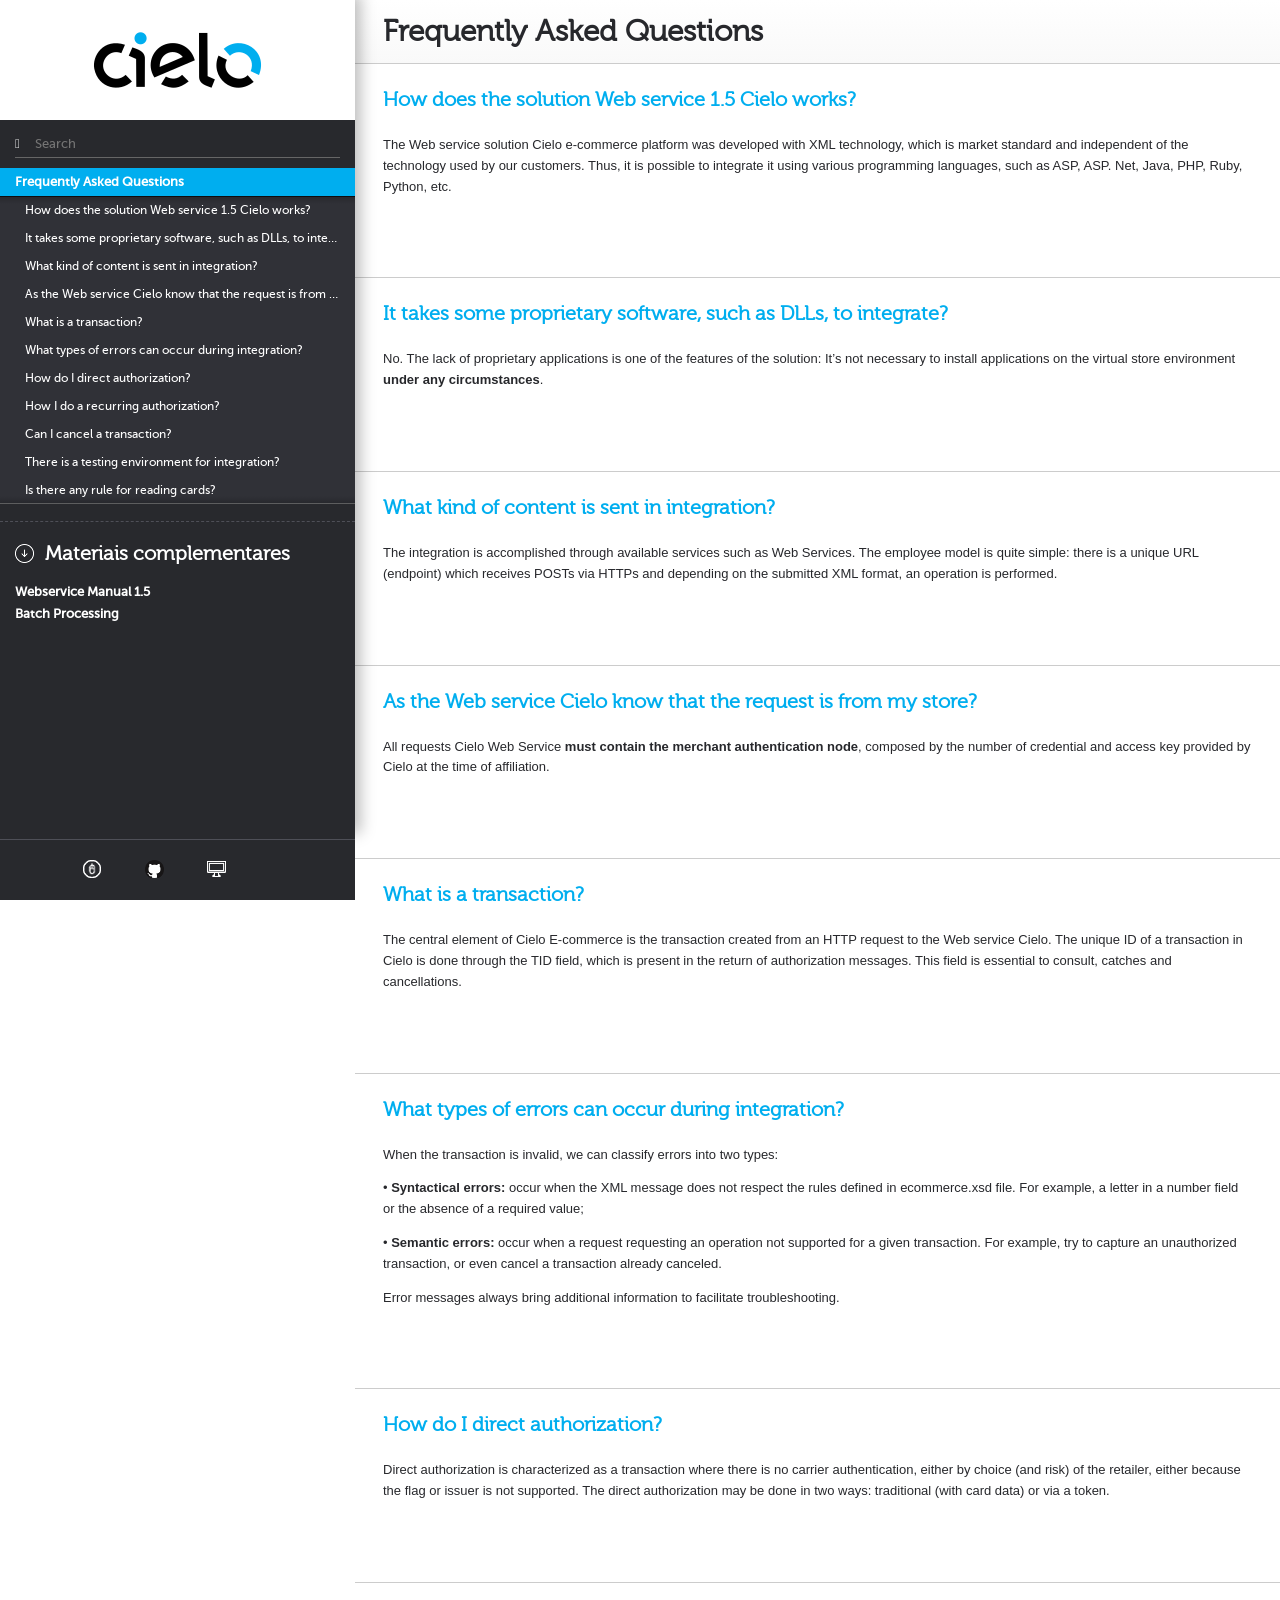
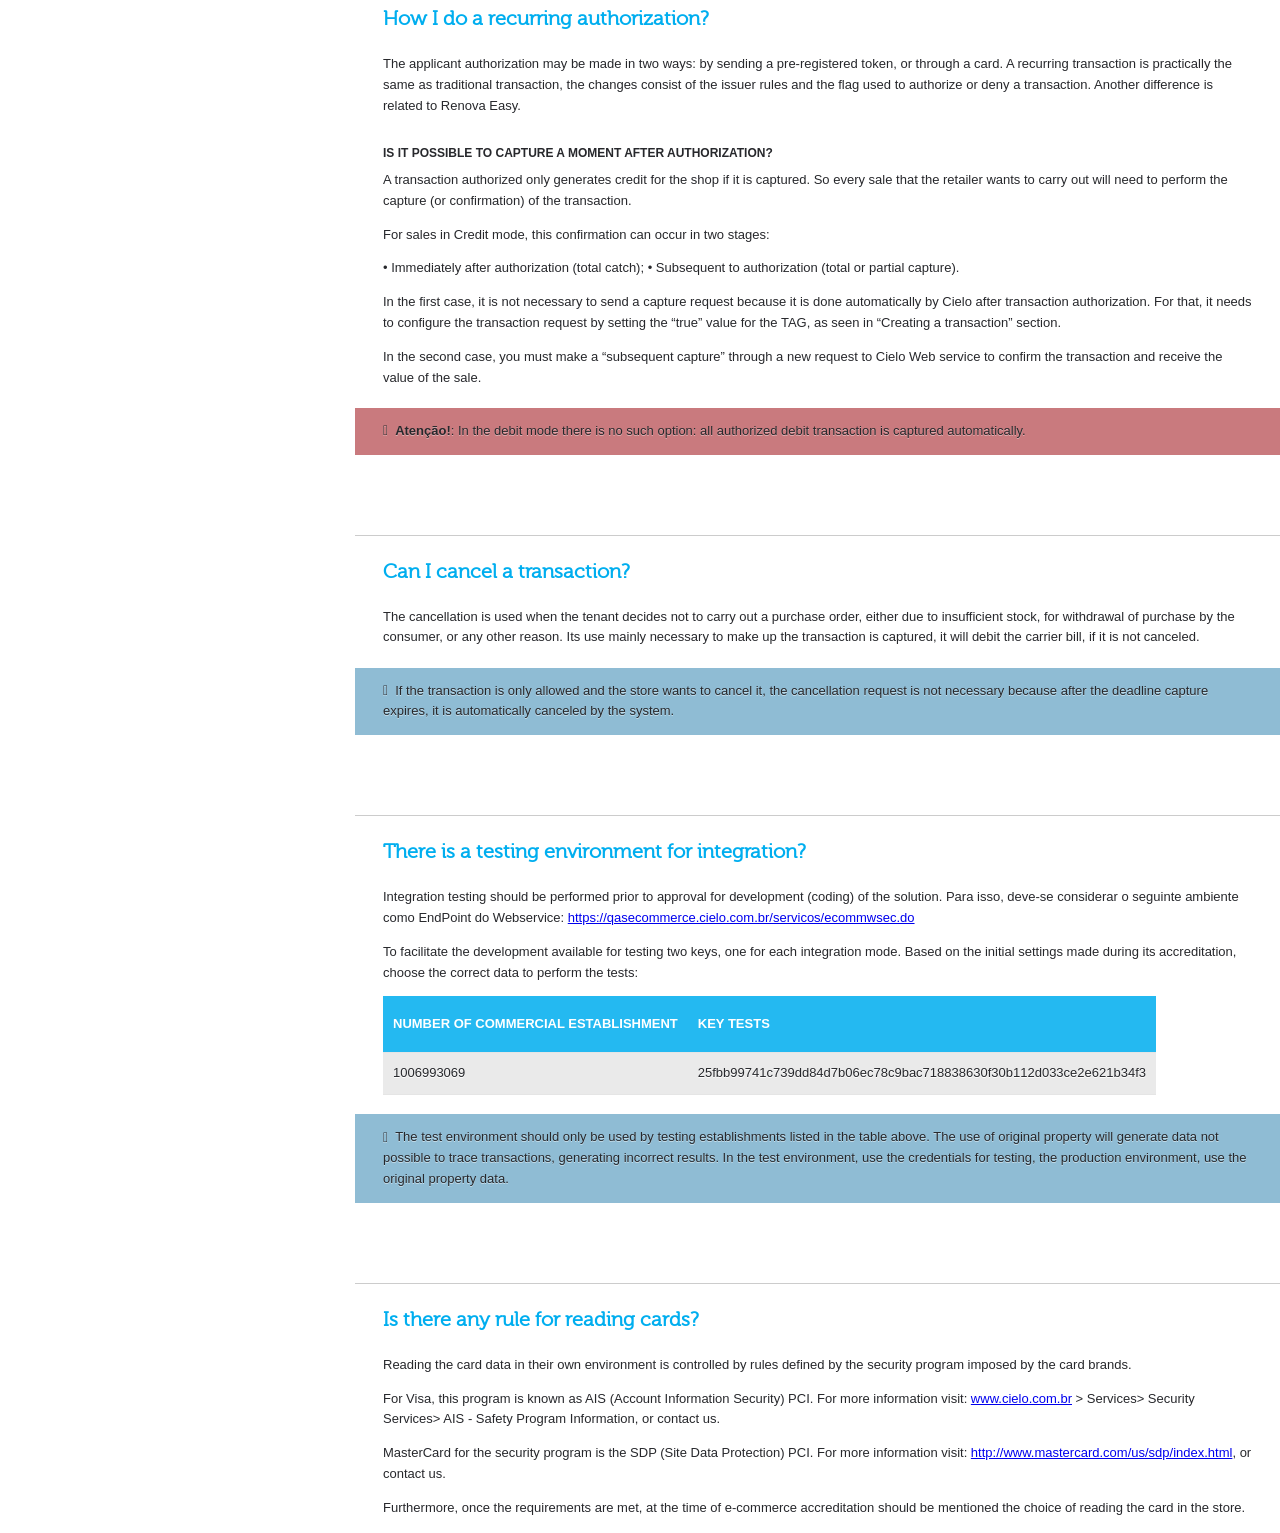
==== english.html @ 60073b7b "Site updated to 54505e3" ====
<!doctype html>
<html>
<head>
    <meta charset="utf-8">
    <meta content="IE=edge,chrome=1" http-equiv="X-UA-Compatible">
    <meta name="viewport" content="width=device-width, initial-scale=1, maximum-scale=1">

    <title>Frequently Asked Questions</title>

    <link href="stylesheets/screen.css" rel="stylesheet" type="text/css" media="screen" />
    <link href="stylesheets/print.css" rel="stylesheet" type="text/css" media="print" />
    <link href="https://www.cielo.com.br/wps/contenthandler/!ut/p/digest!3SvhW8ACOLyj_90YHxPhKQ/war/cielo-tema/themes/estatico/images/favicon.ico" rel="shortcut icon" type="image/x-icon" />

    <script src="https://ajax.googleapis.com/ajax/libs/jquery/1.11.0/jquery.min.js"></script>
    <script src="javascripts/all.js" type="text/javascript"></script>

    <script async src='//www.google-analytics.com/analytics.js'></script>
    <script>
    window.ga=window.ga||function(){(ga.q=ga.q||[]).push(arguments)};ga.l=+new Date;

    ga('create', 'UA-8516386-7', {'cookieDomain': 'auto', 'alwaysSendReferrer': true});
    ga('create', 'UA-31855766-1', {'name': 'iMasters', 'cookieDomain': 'auto', 'alwaysSendReferrer': true});

    ga("set", "transport", "beacon");
    ga('send', 'pageview');
    </script>
</head>

<body class="english">
    <a href="#" id="nav-button">
        <span>
            NAV
            <img src="images/navbar.png" />
        </span>
    </a>
    <div class="tocify-wrapper">
        <img src="images/logo.png" />
        <div class="search">
            <input type="text" class="search" id="input-search" placeholder="Search">
        </div>
        <ul class="search-results"></ul>
        <div id="toc">
        </div>
        <h2 class="toc-footer-title">Materiais complementares</h2>
        <ul class="toc-footer">
            <li><a href='/Webservice-1.5/'>Webservice Manual 1.5</a></li>
            <li><a href='/Webservice-1.5-Processamento-em-lote/'>Batch Processing</a></li>
        </ul>
        <div class="links-footer">
            <ul class="link-list">
                <li class="cielo"><a href="https://www.cielo.com.br/ecommerce">Cielo</a></li>
                <li class="github"><a href="https://github.com/developercielo">Cielo</a></li>
                <li class="desenvolvedores"><a href="https://www.cielo.com.br/desenvolvedores">Cielo</a></li>
            </ul>
        </div>
    </div>
    <div class="page-wrapper">
            <div class="content no-dark-box">
                <h1 id="frequently-asked-questions">Frequently Asked Questions</h1>

<h2 id="how-does-the-solution-web-service-1.5-cielo-works?">How does the solution Web service 1.5 Cielo works?</h2>

<p>The Web service solution Cielo e-commerce platform was developed with XML technology, which is market standard and independent of the technology used by our customers. Thus, it is possible to integrate it using various programming languages, such as ASP, ASP. Net,  Java, PHP, Ruby, Python, etc.</p>

<h2 id="it-takes-some-proprietary-software,-such-as-dlls,-to-integrate?">It takes some proprietary software, such as DLLs, to integrate?</h2>

<p>No. The lack of proprietary applications is one of the features of the solution: It&rsquo;s not necessary to install applications on the virtual store environment <strong>under any circumstances</strong>.</p>

<h2 id="what-kind-of-content-is-sent-in-integration?">What kind of content is sent in integration?</h2>

<p>The integration is accomplished through available services such as Web Services. The employee model is quite simple: there is a unique URL (endpoint) which receives POSTs via HTTPs and depending on the submitted XML format, an operation is performed.</p>

<h2 id="as-the-web-service-cielo-know-that-the-request-is-from-my-store?">As the Web service Cielo know that the request is from my store?</h2>

<p>All requests Cielo Web Service <strong>must contain the merchant authentication node</strong>, composed by the number of credential and access key provided by Cielo at the time of affiliation.</p>

<h2 id="what-is-a-transaction?">What is a transaction?</h2>

<p>The central element of Cielo E-commerce is the transaction created from an HTTP request to the Web service Cielo. The unique ID of a transaction in Cielo is done through the TID field, which is present in the return of authorization messages. This field is essential to consult, catches and cancellations.</p>

<h2 id="what-types-of-errors-can-occur-during-integration?">What types of errors can occur during integration?</h2>

<p>When the transaction is invalid, we can classify errors into two types:</p>

<p>• <strong>Syntactical errors:</strong> occur when the XML message does not respect the rules defined in ecommerce.xsd file. For example, a letter in a number field or the absence of a required value;</p>

<p>• <strong>Semantic errors:</strong> occur when a request requesting an operation not supported for a given transaction. For example, try to capture an unauthorized transaction, or even cancel a transaction already canceled.</p>

<p>Error messages always bring additional information to facilitate troubleshooting.</p>

<h2 id="how-do-i-direct-authorization?">How do I direct authorization?</h2>

<p>Direct authorization is characterized as a transaction where there is no carrier authentication, either by choice (and risk) of the retailer, either because the flag or issuer is not supported. The direct authorization may be done in two ways: traditional (with card data) or via a token.</p>

<h2 id="how-i-do-a-recurring-authorization?">How I do a recurring authorization?</h2>

<p>The applicant authorization may be made in two ways: by sending a pre-registered token, or through a card. A recurring transaction is practically the same as traditional transaction, the changes consist of the issuer rules and the flag used to authorize or deny a transaction. Another difference is related to Renova Easy.</p>

<h3 id="is-it-possible-to-capture-a-moment-after-authorization?">Is it possible to capture a moment after authorization?</h3>

<p>A transaction authorized only generates credit for the shop if it is captured. So every sale that the retailer wants to carry out will need to perform the capture (or confirmation) of the transaction.</p>

<p>For sales in Credit mode, this confirmation can occur in two stages:</p>

<p>• Immediately after authorization (total catch);
• Subsequent to authorization (total or partial capture).</p>

<p>In the first case, it is not necessary to send a capture request because it is done automatically by Cielo after transaction authorization. For that, it needs to configure the transaction request by setting the &ldquo;true&rdquo; value for the TAG, as seen in &ldquo;Creating a transaction&rdquo; section.</p>

<p>In the second case, you must make a &ldquo;subsequent capture&rdquo; through a new request to Cielo Web service to confirm the transaction and receive the value of the sale.</p>

<aside class="warning"><strong>Atenção!</strong>: In the debit mode there is no such option: all authorized debit transaction is captured automatically.</aside>

<h2 id="can-i-cancel-a-transaction?">Can I cancel a transaction?</h2>

<p>The cancellation is used when the tenant decides not to carry out a purchase order, either due to insufficient stock, for withdrawal of purchase by the consumer, or any other reason. Its use mainly necessary to make up the transaction is captured,  it will debit the carrier bill, if it is not canceled.</p>

<aside class="notice">If the transaction is only allowed and the store wants to cancel it, the cancellation request is not necessary because after the deadline capture expires, it is automatically canceled by the system.</aside>

<h2 id="there-is-a-testing-environment-for-integration?">There is a testing environment for integration?</h2>

<p>Integration testing should be performed prior to approval for development (coding) of the solution. Para isso, deve-se considerar o seguinte ambiente como EndPoint do Webservice: <a href="https://qasecommerce.cielo.com.br/servicos/ecommwsec.do">https://qasecommerce.cielo.com.br/servicos/ecommwsec.do</a></p>

<p>To facilitate the development available for testing two keys, one for each integration mode. Based on the initial settings made during its accreditation, choose the correct data to perform the tests:</p>

<table><thead>
<tr>
<th>NUMBER OF COMMERCIAL ESTABLISHMENT</th>
<th>KEY TESTS</th>
</tr>
</thead><tbody>
<tr>
<td>1006993069</td>
<td>25fbb99741c739dd84d7b06ec78c9bac718838630f30b112d033ce2e621b34f3</td>
</tr>
</tbody></table>

<aside class="notice">The test environment should only be used by testing establishments listed in the table above. The use of original property will generate data not possible to trace transactions, generating incorrect results. In the test environment, use the credentials for testing, the production environment, use the original property data.</aside>

<h2 id="is-there-any-rule-for-reading-cards?">Is there any rule for reading cards?</h2>

<p>Reading the card data in their own environment is controlled by rules defined by the security program imposed by the card brands.</p>

<p>For Visa, this program is known as AIS (Account Information Security) PCI. For more information visit: <a href="www.cielo.com.br">www.cielo.com.br</a> &gt; Services&gt; Security Services&gt; AIS - Safety Program Information, or contact us.</p>

<p>MasterCard for the security program is the SDP (Site Data Protection) PCI. For more information visit: <a href="http://www.mastercard.com/us/sdp/index.html">http://www.mastercard.com/us/sdp/index.html</a>, or contact us.</p>

<p>Furthermore, once the requirements are met, at the time of e-commerce accreditation should be mentioned the choice of reading the card in the store.</p>

            </div>
        </div>
    </body>
    </html>
---- stylesheets/screen.css ----
/*! normalize.css v2.0.1 | MIT License | git.io/normalize */article,aside,details,figcaption,figure,footer,header,hgroup,nav,section,summary{display:block}audio,canvas,video{display:inline-block}audio:not([controls]){display:none;height:0}[hidden]{display:none}html{font-family:sans-serif;-webkit-text-size-adjust:100%;-ms-text-size-adjust:100%}body{margin:0}a:focus{outline:thin dotted}a:active,a:hover{outline:0}h1{font-size:2em}abbr[title]{border-bottom:1px dotted}b,strong{font-weight:bold}dfn{font-style:italic}mark{background:#ff0;color:#000}code,kbd,pre,samp{font-family:monospace, serif;font-size:1em}pre{white-space:pre;white-space:pre-wrap;word-wrap:break-word}q{quotes:"\201C" "\201D" "\2018" "\2019"}small{font-size:80%}sub,sup{font-size:75%;line-height:0;position:relative;vertical-align:baseline}sup{top:-0.5em}sub{bottom:-0.25em}img{border:0}svg:not(:root){overflow:hidden}figure{margin:0}fieldset{border:1px solid #c0c0c0;margin:0 2px;padding:0.35em 0.625em 0.75em}legend{border:0;padding:0}button,input,select,textarea{font-family:inherit;font-size:100%;margin:0}button,input{line-height:normal}button,html input[type="button"],input[type="reset"],input[type="submit"]{-webkit-appearance:button;cursor:pointer}button[disabled],input[disabled]{cursor:default}input[type="checkbox"],input[type="radio"]{box-sizing:border-box;padding:0}input[type="search"]{-webkit-appearance:textfield;-moz-box-sizing:content-box;-webkit-box-sizing:content-box;box-sizing:content-box}input[type="search"]::-webkit-search-cancel-button,input[type="search"]::-webkit-search-decoration{-webkit-appearance:none}button::-moz-focus-inner,input::-moz-focus-inner{border:0;padding:0}textarea{overflow:auto;vertical-align:top}table{border-collapse:collapse;border-spacing:0}.tocify-wrapper .toc-footer-title,.content h1,.content h2,html,body,.content h3,.content h4,.content h5,.content h6{font-family:"Helvetica Neue", Helvetica, Arial, sans-serif;font-size:13px}.tocify-wrapper .toc-footer-title,.content h1,.content h2{font-family:"museo300", "museo-sans", Helvetica, Arial, sans-serif;font-weight:bold;color:#27282c}.content code,.content pre{font-family:Consolas, Menlo, Monaco, "Lucida Console", "Liberation Mono", "DejaVu Sans Mono", "Bitstream Vera Sans Mono", "Courier New", monospace, serif;font-size:12px;line-height:1.5}.content code{-ms-word-break:break-all;word-break:break-all;word-break:break-word;-webkit-hyphens:auto;-moz-hyphens:auto;hyphens:auto}.highlight table td{padding:5px}.highlight table pre{margin:0}.highlight,.highlight .w{color:#f8f8f2;background-color:#272822}.highlight .err{color:#151515;background-color:#ac4142}.highlight .c,.highlight .cd,.highlight .cm,.highlight .c1,.highlight .cs{color:#505050}.highlight .cp{color:#f4bf75}.highlight .nt{color:#f4bf75}.highlight .o,.highlight .ow{color:#d0d0d0}.highlight .p,.highlight .pi{color:#d0d0d0}.highlight .gi{color:#90a959}.highlight .gd{color:#ac4142}.highlight .gh{color:#6a9fb5;background-color:#151515;font-weight:bold}.highlight .k,.highlight .kn,.highlight .kp,.highlight .kr,.highlight .kv{color:#aa759f}.highlight .kc{color:#d28445}.highlight .kt{color:#d28445}.highlight .kd{color:#d28445}.highlight .s,.highlight .sb,.highlight .sc,.highlight .sd,.highlight .s2,.highlight .sh,.highlight .sx,.highlight .s1{color:#90a959}.highlight .sr{color:#75b5aa}.highlight .si{color:#8f5536}.highlight .se{color:#8f5536}.highlight .nn{color:#f4bf75}.highlight .nc{color:#f4bf75}.highlight .no{color:#f4bf75}.highlight .na{color:#6a9fb5}.highlight .m,.highlight .mf,.highlight .mh,.highlight .mi,.highlight .il,.highlight .mo,.highlight .mb,.highlight .mx{color:#90a959}.highlight .ss{color:#90a959}.highlight .c,.highlight .cm,.highlight .c1,.highlight .cs{color:#909090}.highlight,.highlight .w{background-color:#28292d}@font-face{font-family:'icomoon';src:url("../fonts/icomoon.eot");src:url("../fonts/icomoon.eot?#iefix") format("embedded-opentype"),url("../fonts/icomoon.ttf") format("truetype"),url("../fonts/icomoon.woff") format("woff"),url("../fonts/icomoon.svg#icomoon") format("svg");font-weight:normal;font-style:normal}.content aside.warning:before,.content aside.notice:before,.content aside.success:before,.tocify-wrapper>.search:before{font-family:'icomoon';speak:none;font-style:normal;font-weight:normal;font-variant:normal;text-transform:none;line-height:1}.content aside.warning:before{content:"\e600"}.content aside.notice:before{content:"\e602"}.content aside.success:before{content:"\e606"}.tocify-wrapper>.search:before{content:"\e607"}@font-face{font-family:'museo300';src:url("../fonts/museo300-regular-webfont.eot");src:url("../fonts/museo300-regular-webfont.eot?#iefix") format("embedded-opentype"),url("../fonts/museo300-regular-webfont.woff") format("woff"),url("../fonts/museo300-regular-webfont.ttf") format("truetype"),url("../fonts/museo300-regular-webfont.svg#Museo300") format("svg");font-weight:normal;font-style:normal}@font-face{font-family:'museo-sans';src:url("../fonts/museosans_500-webfont.eot");src:url("../fonts/museosans_500-webfont.eot?#iefix") format("embedded-opentype"),url("../fonts/museosans_500-webfont.woff") format("woff"),url("../fonts/museosans_500-webfont.ttf") format("truetype"),url("../fonts/museosans_500-webfont.svg#MuseoSans500") format("svg");font-weight:normal;font-style:normal}@font-face{font-family:'museo700';src:url("../fonts/museo700-regular-webfont.eot");src:url("../fonts/museo700-regular-webfont.eot?#iefix") format("embedded-opentype"),url("../fonts/museo700-regular-webfont.woff") format("woff"),url("../fonts/museo700-regular-webfont.ttf") format("truetype"),url("../fonts/museo700-regular-webfont.svg#museo700") format("svg");font-weight:normal;font-style:normal}html,body{color:#27282c;padding:0;margin:0;-webkit-font-smoothing:antialiased;-moz-osx-font-smoothing:grayscale;background-color:#ffffff;height:100%;-webkit-text-size-adjust:none}.links-footer{position:fixed;bottom:0px;display:block;height:30px;overflow:hidden;border-top:1px #4e4f57 solid;padding:20px 0 10px 0;width:355px;background-color:#28292d}.links-footer .link-list{margin-left:40px}.links-footer .link-list li{display:block;height:19px;width:19px;float:left;margin-left:43px;text-indent:-1000px;overflow:hidden}.links-footer .link-list li a{display:block;width:19px;height:18px;font-family:"museo-sans", Arial, Helvetica, Sans-serif}.links-footer .link-list li.github a{background-image:url("../images/github.png")}.links-footer .link-list li.cielo a{background-image:url("../images/cielo.png")}.links-footer .link-list li.desenvolvedores a{background-image:url("../images/cielo-desenvolvedores.png")}#toc>ul>li>a>span{float:right;background-color:#2484FF;border-radius:40px;width:20px}.languages{padding:5px 0 0px 15px !important;display:block;height:14px;background:#FFF;position:absolute}.languages:after{content:" ";display:block;width:1px;height:1px;clear:both}.languages li{display:block;float:left;width:26px;height:14px;padding:0 !important}.languages .english{background:url("../images/english.png") no-repeat top left}.languages .portuguese{background:url("../images/portuguese.png") no-repeat top left;margin-left:15px !important}.languages li a{overflow:hidden;text-indent:-1000px;display:block;width:26px;height:14px}.tocify-wrapper{-moz-transition:left 0.3s ease-in-out;-o-transition:left 0.3s ease-in-out;-webkit-transition:left 0.3s ease-in-out;transition:left 0.3s ease-in-out;overflow-y:auto;overflow-x:hidden;position:fixed;z-index:30;top:0;left:0;bottom:61px;width:355px;background-color:#28292d;font-size:13px;font-weight:bold;box-shadow:6px -6px 14px rgba(0,0,0,0.25);font-family:"museo-sans", Arial, Helvetica, Sans-serif}.tocify-wrapper .lang-selector{display:none}.tocify-wrapper .lang-selector a{padding-top:0.5em;padding-bottom:0.5em}.tocify-wrapper>img{display:block}.tocify-wrapper>.search{position:relative}.tocify-wrapper>.search input{background:#28292d;border-width:0 0 1px 0;border-color:#666;padding:6px 0 6px 20px;-moz-box-sizing:border-box;-webkit-box-sizing:border-box;box-sizing:border-box;margin:10px 15px;width:325px;outline:none;color:#FFFFFF;border-radius:0}.tocify-wrapper>.search:before{position:absolute;top:17px;left:15px;color:#FFFFFF}.tocify-wrapper img+.tocify{margin-top:20px}.tocify-wrapper .search-results{margin-top:0;-moz-box-sizing:border-box;-webkit-box-sizing:border-box;box-sizing:border-box;height:0;overflow-y:auto;overflow-x:hidden;-moz-transition-property:height, margin;-o-transition-property:height, margin;-webkit-transition-property:height, margin;transition-property:height margin;-moz-transition-duration:180ms;-o-transition-duration:180ms;-webkit-transition-duration:180ms;transition-duration:180ms;-moz-transition-timing-function:ease-in-out;-o-transition-timing-function:ease-in-out;-webkit-transition-timing-function:ease-in-out;transition-timing-function:ease-in-out;background:url('[data-uri]'),url('[data-uri]'),url('[data-uri]'),url('[data-uri]'),#303137;background:-webkit-gradient(linear, 50% 0%, 50% 8, color-stop(0%, rgba(0,0,0,0.2)), color-stop(100%, transparent)),-webkit-gradient(linear, 50% 100%, 50% 0%, color-stop(0%, rgba(0,0,0,0.2)), color-stop(100%, transparent)),-webkit-gradient(linear, 50% 0%, 50% 1.5, color-stop(0%, #000), color-stop(100%, transparent)),-webkit-gradient(linear, 50% 100%, 50% 0%, color-stop(0%, #939393), color-stop(100%, rgba(147,147,147,0))),#303137;background:-moz-linear-gradient(top, rgba(0,0,0,0.2), transparent 8px),-moz-linear-gradient(bottom, rgba(0,0,0,0.2), transparent 8px),-moz-linear-gradient(top, #000, transparent 1.5px),-moz-linear-gradient(bottom, #939393, rgba(147,147,147,0) 1.5px),#303137;background:-webkit-linear-gradient(top, rgba(0,0,0,0.2), transparent 8px),-webkit-linear-gradient(bottom, rgba(0,0,0,0.2), transparent 8px),-webkit-linear-gradient(top, #000, transparent 1.5px),-webkit-linear-gradient(bottom, #939393, rgba(147,147,147,0) 1.5px),#303137;background:linear-gradient(to bottom, rgba(0,0,0,0.2), transparent 8px),linear-gradient(to top, rgba(0,0,0,0.2), transparent 8px),linear-gradient(to bottom, #000, transparent 1.5px),linear-gradient(to top, #939393, rgba(147,147,147,0) 1.5px),#303137}.tocify-wrapper .search-results.visible{height:30%;margin-bottom:1em}.tocify-wrapper .search-results li{margin:1em 15px;line-height:1}.tocify-wrapper .search-results a{color:#FFFFFF;text-decoration:none}.tocify-wrapper .search-results a:hover{text-decoration:underline}.tocify-wrapper .tocify-item>a,.tocify-wrapper .toc-footer li{padding:0 15px 0 15px;display:block;overflow-x:hidden;white-space:nowrap;text-overflow:ellipsis}.tocify-wrapper ul,.tocify-wrapper li{list-style:none;margin:0;padding:0;line-height:28px}.tocify-wrapper li{color:#FFFFFF;-moz-transition-property:"background";-o-transition-property:"background";-webkit-transition-property:"background";transition-property:"background";-moz-transition-timing-function:"linear";-o-transition-timing-function:"linear";-webkit-transition-timing-function:"linear";transition-timing-function:"linear";-moz-transition-duration:230ms;-o-transition-duration:230ms;-webkit-transition-duration:230ms;transition-duration:230ms}.tocify-wrapper .tocify-focus{-moz-box-shadow:0px 1px 0px #000;-webkit-box-shadow:0px 1px 0px #000;box-shadow:0px 1px 0px #000;background-color:#00aeef;color:#fff}.tocify-wrapper .tocify-subheader{display:none;background-color:#303137;font-weight:500;background:url('[data-uri]'),url('[data-uri]'),url('[data-uri]'),url('[data-uri]'),#303137;background:-webkit-gradient(linear, 50% 0%, 50% 8, color-stop(0%, rgba(0,0,0,0.2)), color-stop(100%, transparent)),-webkit-gradient(linear, 50% 100%, 50% 0%, color-stop(0%, rgba(0,0,0,0.2)), color-stop(100%, transparent)),-webkit-gradient(linear, 50% 0%, 50% 1.5, color-stop(0%, #000), color-stop(100%, transparent)),-webkit-gradient(linear, 50% 100%, 50% 0%, color-stop(0%, #939393), color-stop(100%, rgba(147,147,147,0))),#303137;background:-moz-linear-gradient(top, rgba(0,0,0,0.2), transparent 8px),-moz-linear-gradient(bottom, rgba(0,0,0,0.2), transparent 8px),-moz-linear-gradient(top, #000, transparent 1.5px),-moz-linear-gradient(bottom, #939393, rgba(147,147,147,0) 1.5px),#303137;background:-webkit-linear-gradient(top, rgba(0,0,0,0.2), transparent 8px),-webkit-linear-gradient(bottom, rgba(0,0,0,0.2), transparent 8px),-webkit-linear-gradient(top, #000, transparent 1.5px),-webkit-linear-gradient(bottom, #939393, rgba(147,147,147,0) 1.5px),#303137;background:linear-gradient(to bottom, rgba(0,0,0,0.2), transparent 8px),linear-gradient(to top, rgba(0,0,0,0.2), transparent 8px),linear-gradient(to bottom, #000, transparent 1.5px),linear-gradient(to top, #939393, rgba(147,147,147,0) 1.5px),#303137}.tocify-wrapper .tocify-subheader .tocify-item>a{padding-left:25px;font-size:12px}.tocify-wrapper .tocify-subheader>li:last-child{box-shadow:none}.tocify-wrapper .toc-footer-title{font-size:20px;padding-left:45px;padding-top:1em;color:#FFFFFF;background:url("../images/materiais-complementares.png") no-repeat 15px 22px;border-top:1px #4e4f57 dashed}.tocify-wrapper .toc-footer{padding:0}.tocify-wrapper .toc-footer li,.tocify-wrapper .toc-footer a{color:#FFFFFF;text-decoration:none}.tocify-wrapper .toc-footer a:hover{text-decoration:underline}.tocify-wrapper .toc-footer li{font-size:1em;line-height:1.7;text-decoration:none}#nav-button{padding:0 1.5em 5em 0;display:none;position:fixed;top:0;left:0;z-index:100;color:#000;text-decoration:none;font-weight:bold;opacity:0.7;line-height:16px;-moz-transition:left 0.3s ease-in-out;-o-transition:left 0.3s ease-in-out;-webkit-transition:left 0.3s ease-in-out;transition:left 0.3s ease-in-out}#nav-button span{display:block;padding:6px 6px 6px;background-color:rgba(255,255,255,0.7);-moz-transform-origin:0 0;-ms-transform-origin:0 0;-webkit-transform-origin:0 0;transform-origin:0 0;-moz-transform:rotate(-90deg) translate(-100%, 0);-ms-transform:rotate(-90deg) translate(-100%, 0);-webkit-transform:rotate(-90deg) translate(-100%, 0);transform:rotate(-90deg) translate(-100%, 0);border-radius:0 0 0 5px}#nav-button img{height:16px;vertical-align:bottom}#nav-button:hover{opacity:1}#nav-button.open{left:355px}.page-wrapper{margin-left:355px;position:relative;z-index:10;background-color:#ffffff;min-height:100%;padding-bottom:1px}.page-wrapper .dark-box{width:50%;background-color:#303137;position:absolute;right:0;top:0;bottom:0}.page-wrapper .lang-selector{position:fixed;z-index:50;border-bottom:5px solid #303137}.lang-selector{background-color:#222;width:100%;font-weight:bold}.lang-selector a{display:block;float:left;color:#fff;text-decoration:none;padding:0 10px;line-height:30px;outline:0}.lang-selector a:active,.lang-selector a:focus{background-color:#111;color:#fff}.lang-selector a.active{background-color:#303137;color:#fff;border-bottom:5px solid #00aeef}.lang-selector:after{content:'';clear:both;display:block}.content{position:relative;z-index:30}.content:after{content:'';display:block;clear:both}.content>h1,.content>h2,.content>h3,.content>h4,.content>h5,.content>h6,.content>p,.content>table,.content>ul,.content>ol,.content>aside,.content>dl{margin-right:50%;padding:0 28px;-moz-box-sizing:border-box;-webkit-box-sizing:border-box;box-sizing:border-box;display:block;text-shadow:0px 1px 0px #fff}.content>ul,.content>ol{padding-left:43px}.content>h1,.content>h2,.content>div{clear:both}.content h1{color:#27282c;font-size:30px;padding-top:0.5em;padding-bottom:0.5em;border-bottom:1px solid #ccc;margin-bottom:21px;margin-top:2em;border-top:1px solid #ddd;background-image:url('[data-uri]');background-size:100%;background-image:-webkit-gradient(linear, 50% 0%, 50% 100%, color-stop(0%, #fff), color-stop(100%, #f9f9f9));background-image:-moz-linear-gradient(top, #fff, #f9f9f9);background-image:-webkit-linear-gradient(top, #fff, #f9f9f9);background-image:linear-gradient(to bottom, #fff, #f9f9f9)}.content h1:first-child,.content div:first-child+h1{border-top-width:0;margin-top:0}.content h2{color:#00aeef;font-size:20px;margin-top:4em;margin-bottom:0;border-top:1px solid #ccc;padding-top:1.2em;padding-bottom:1.2em;background-image:url('[data-uri]');background-size:100%;background-image:-webkit-gradient(linear, 50% 0%, 50% 100%, color-stop(0%, rgba(255,255,255,0.4)), color-stop(100%, rgba(255,255,255,0)));background-image:-moz-linear-gradient(top, rgba(255,255,255,0.4), rgba(255,255,255,0));background-image:-webkit-linear-gradient(top, rgba(255,255,255,0.4), rgba(255,255,255,0));background-image:linear-gradient(to bottom, rgba(255,255,255,0.4), rgba(255,255,255,0))}.content h1+h2,.content h1+div+h2{margin-top:-21px;border-top:none}.content h3,.content h4,.content h5,.content h6{font-size:12px;margin-top:2.5em;margin-bottom:0.8em;text-transform:uppercase}.content h4,.content h5,.content h6{font-size:10px}.content hr{margin:2em 0;border-top:2px solid #303137;border-bottom:2px solid #ffffff}.content table{margin-bottom:1em;overflow:auto}.content table th,.content table td{text-align:left;vertical-align:top;line-height:1.6}.content table th{padding:20px 10px;vertical-align:bottom;line-height:1.2em;background:#24B9F1;color:#FFF;text-shadow:none;text-transform:uppercase}.content table td{padding:10px}.content table tr{border-bottom:1px solid #e5e5e5;line-height:1.2em}.content table tr:nth-child(odd)>td{background-color:#EAEAEA}.content table tr:nth-child(even)>td{background-color:white}.content dt{font-weight:bold}.content dd{margin-left:15px}.content p,.content li,.content dt,.content dd{line-height:1.6;margin-top:0}.content img{max-width:100%}.content code{background-color:rgba(0,0,0,0.05);padding:3px;border-radius:3px}.content pre>code{background-color:transparent;padding:0}.content aside{padding-top:1em;padding-bottom:1em;text-shadow:0 1px 0 #c6dde9;margin-top:1.5em;margin-bottom:1.5em;background:#8fbcd4;line-height:1.6}.content aside.warning{background-color:#c97a7e;text-shadow:0 1px 0 #dfb0b3}.content aside.success{background-color:#6ac174;text-shadow:0 1px 0 #a0d7a6}.content aside:before{vertical-align:middle;padding-right:0.5em;font-size:14px}.content .search-highlight{padding:2px;margin:-2px;border-radius:4px;border:1px solid #F7E633;text-shadow:1px 1px 0 #666;background:url('[data-uri]');background:-webkit-gradient(linear, 100% 100%, 0% 0%, color-stop(0%, #f7e633), color-stop(100%, #f1d32f));background:-moz-linear-gradient(bottom right, #f7e633 0%, #f1d32f 100%);background:-webkit-linear-gradient(bottom right, #f7e633 0%, #f1d32f 100%);background:linear-gradient(to top left, #f7e633 0%, #f1d32f 100%)}.content.no-dark-box>h1,.content.no-dark-box>h2,.content.no-dark-box>h3,.content.no-dark-box>h4,.content.no-dark-box>h5,.content.no-dark-box>h6,.content.no-dark-box>p,.content.no-dark-box>table,.content.no-dark-box>ul,.content.no-dark-box>ol,.content.no-dark-box>aside,.content.no-dark-box>dl{margin-right:0}.content pre,.content blockquote{background-color:#28292d;color:#fff;padding:2em 28px;margin:0;width:50%;float:right;clear:right;-moz-box-sizing:border-box;-webkit-box-sizing:border-box;box-sizing:border-box;text-shadow:0px 1px 2px rgba(0,0,0,0.4)}.content pre>p,.content blockquote>p{margin:0}.content pre a,.content blockquote a{color:#fff;text-decoration:none;border-bottom:dashed 1px #ccc}.content blockquote>p{background-color:#1c1c1c;border-radius:5px;padding:13px;color:#ccc;border-top:1px solid #000;border-bottom:1px solid #404040}@media (max-width: 930px){.tocify-wrapper{left:-355px}.tocify-wrapper.open{left:0}.page-wrapper{margin-left:0}#nav-button{display:block}.tocify-wrapper .tocify-item>a{padding-top:0.3em;padding-bottom:0.3em}}@media (max-width: 575px){.dark-box{display:none}.content>h1,.content>h2,.content>h3,.content>h4,.content>h5,.content>h6,.content>p,.content>table,.content>ul,.content>ol,.content>aside,.content>dl{margin-right:0}.tocify-wrapper .lang-selector{display:block}.page-wrapper .lang-selector{display:none}.content pre,.content blockquote{width:auto;float:none}.content>pre+h1,.content>blockquote+h1,.content>pre+h2,.content>blockquote+h2,.content>pre+h3,.content>blockquote+h3,.content>pre+h4,.content>blockquote+h4,.content>pre+h5,.content>blockquote+h5,.content>pre+h6,.content>blockquote+h6,.content>pre+p,.content>blockquote+p,.content>pre+table,.content>blockquote+table,.content>pre+ul,.content>blockquote+ul,.content>pre+ol,.content>blockquote+ol,.content>pre+aside,.content>blockquote+aside,.content>pre+dl,.content>blockquote+dl{margin-top:28px}}
---- stylesheets/print.css ----
/*! normalize.css v2.0.1 | MIT License | git.io/normalize */article,aside,details,figcaption,figure,footer,header,hgroup,nav,section,summary{display:block}audio,canvas,video{display:inline-block}audio:not([controls]){display:none;height:0}[hidden]{display:none}html{font-family:sans-serif;-webkit-text-size-adjust:100%;-ms-text-size-adjust:100%}body{margin:0}a:focus{outline:thin dotted}a:active,a:hover{outline:0}h1{font-size:2em}abbr[title]{border-bottom:1px dotted}b,strong{font-weight:bold}dfn{font-style:italic}mark{background:#ff0;color:#000}code,kbd,pre,samp{font-family:monospace, serif;font-size:1em}pre{white-space:pre;white-space:pre-wrap;word-wrap:break-word}q{quotes:"\201C" "\201D" "\2018" "\2019"}small{font-size:80%}sub,sup{font-size:75%;line-height:0;position:relative;vertical-align:baseline}sup{top:-0.5em}sub{bottom:-0.25em}img{border:0}svg:not(:root){overflow:hidden}figure{margin:0}fieldset{border:1px solid #c0c0c0;margin:0 2px;padding:0.35em 0.625em 0.75em}legend{border:0;padding:0}button,input,select,textarea{font-family:inherit;font-size:100%;margin:0}button,input{line-height:normal}button,html input[type="button"],input[type="reset"],input[type="submit"]{-webkit-appearance:button;cursor:pointer}button[disabled],input[disabled]{cursor:default}input[type="checkbox"],input[type="radio"]{box-sizing:border-box;padding:0}input[type="search"]{-webkit-appearance:textfield;-moz-box-sizing:content-box;-webkit-box-sizing:content-box;box-sizing:content-box}input[type="search"]::-webkit-search-cancel-button,input[type="search"]::-webkit-search-decoration{-webkit-appearance:none}button::-moz-focus-inner,input::-moz-focus-inner{border:0;padding:0}textarea{overflow:auto;vertical-align:top}table{border-collapse:collapse;border-spacing:0}.content h1,.content h2,.content h3,.content h4,body{font-family:"Helvetica Neue", Helvetica, Arial, sans-serif;font-size:13px}.content h1,.content h2,.content h3,.content h4{font-family:"museo300", "museo-sans", Helvetica, Arial, sans-serif;font-weight:bold;color:#27282c}.content pre,.content code{font-family:Consolas, Menlo, Monaco, "Lucida Console", "Liberation Mono", "DejaVu Sans Mono", "Bitstream Vera Sans Mono", "Courier New", monospace, serif;font-size:12px;line-height:1.5}.content pre,.content code{-ms-word-break:break-all;word-break:break-all;word-break:break-word;-webkit-hyphens:auto;-moz-hyphens:auto;hyphens:auto}@font-face{font-family:'icomoon';src:url("../fonts/icomoon.eot");src:url("../fonts/icomoon.eot?#iefix") format("embedded-opentype"),url("../fonts/icomoon.ttf") format("truetype"),url("../fonts/icomoon.woff") format("woff"),url("../fonts/icomoon.svg#icomoon") format("svg");font-weight:normal;font-style:normal}.content aside.warning:before,.content aside.notice:before,.content aside.success:before{font-family:'icomoon';speak:none;font-style:normal;font-weight:normal;font-variant:normal;text-transform:none;line-height:1}.content aside.warning:before{content:"\e600"}.content aside.notice:before{content:"\e602"}.content aside.success:before{content:"\e606"}.tocify,.toc-footer,.lang-selector,.search,#nav-button{display:none}.tocify-wrapper>img{margin:0 auto;display:block}.content{font-size:12px}.content pre,.content code{border:1px solid #999;border-radius:5px;font-size:0.8em}.content pre{padding:1.3em}.content code{padding:0.2em}.content table{border:1px solid #999}.content table tr{border-bottom:1px solid #999}.content table td,.content table th{padding:0.7em}.content p{line-height:1.5}.content a{text-decoration:none;color:#000}.content h1{font-size:2.5em;padding-top:0.5em;padding-bottom:0.5em;margin-top:1em;margin-bottom:21px;border:2px solid #ccc;border-width:2px 0;text-align:center}.content h2{font-size:1.8em;margin-top:2em;border-top:2px solid #ccc;padding-top:0.8em}.content h1+h2,.content h1+div+h2{border-top:none;padding-top:0;margin-top:0}.content h3,.content h4{font-size:0.8em;margin-top:1.5em;margin-bottom:0.8em;text-transform:uppercase}.content h5,.content h6{text-transform:uppercase}.content aside{padding:1em;border:1px solid #ccc;border-radius:5px;margin-top:1.5em;margin-bottom:1.5em;line-height:1.6}.content aside:before{vertical-align:middle;padding-right:0.5em;font-size:14px}
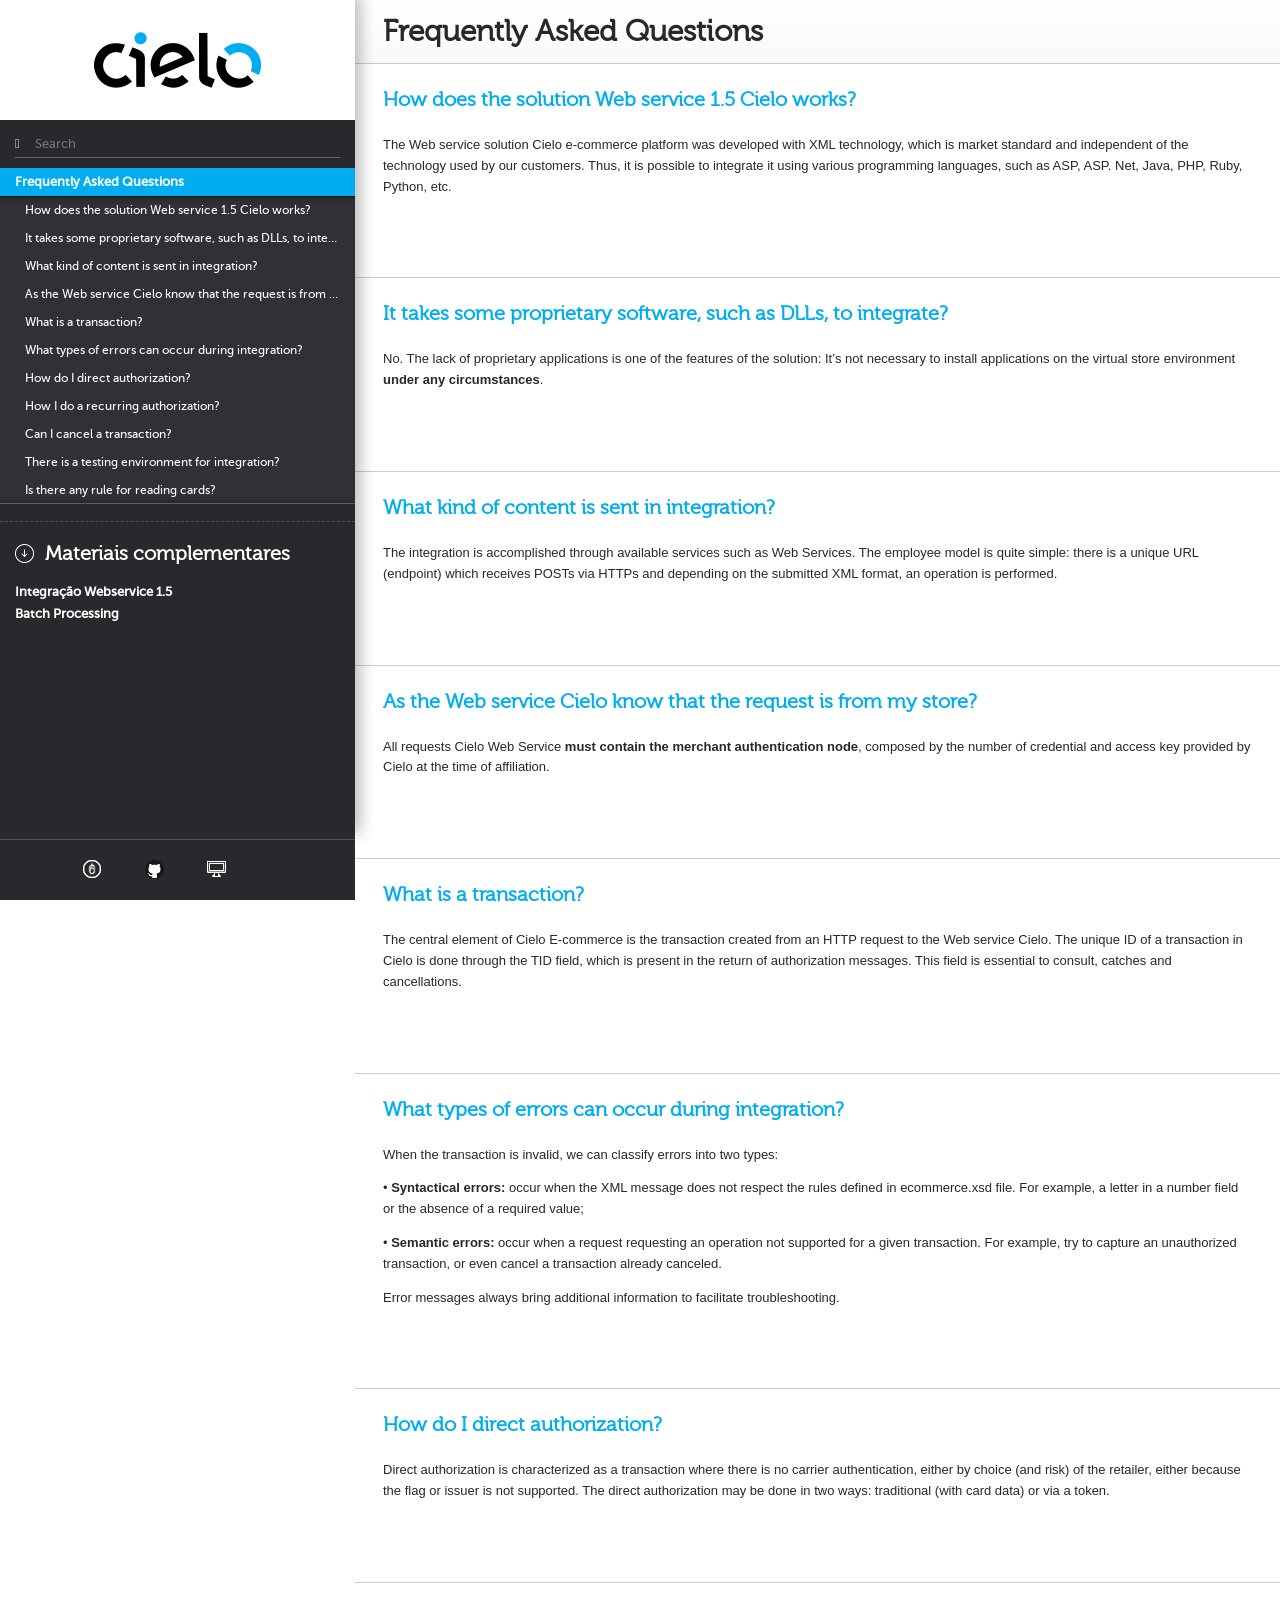
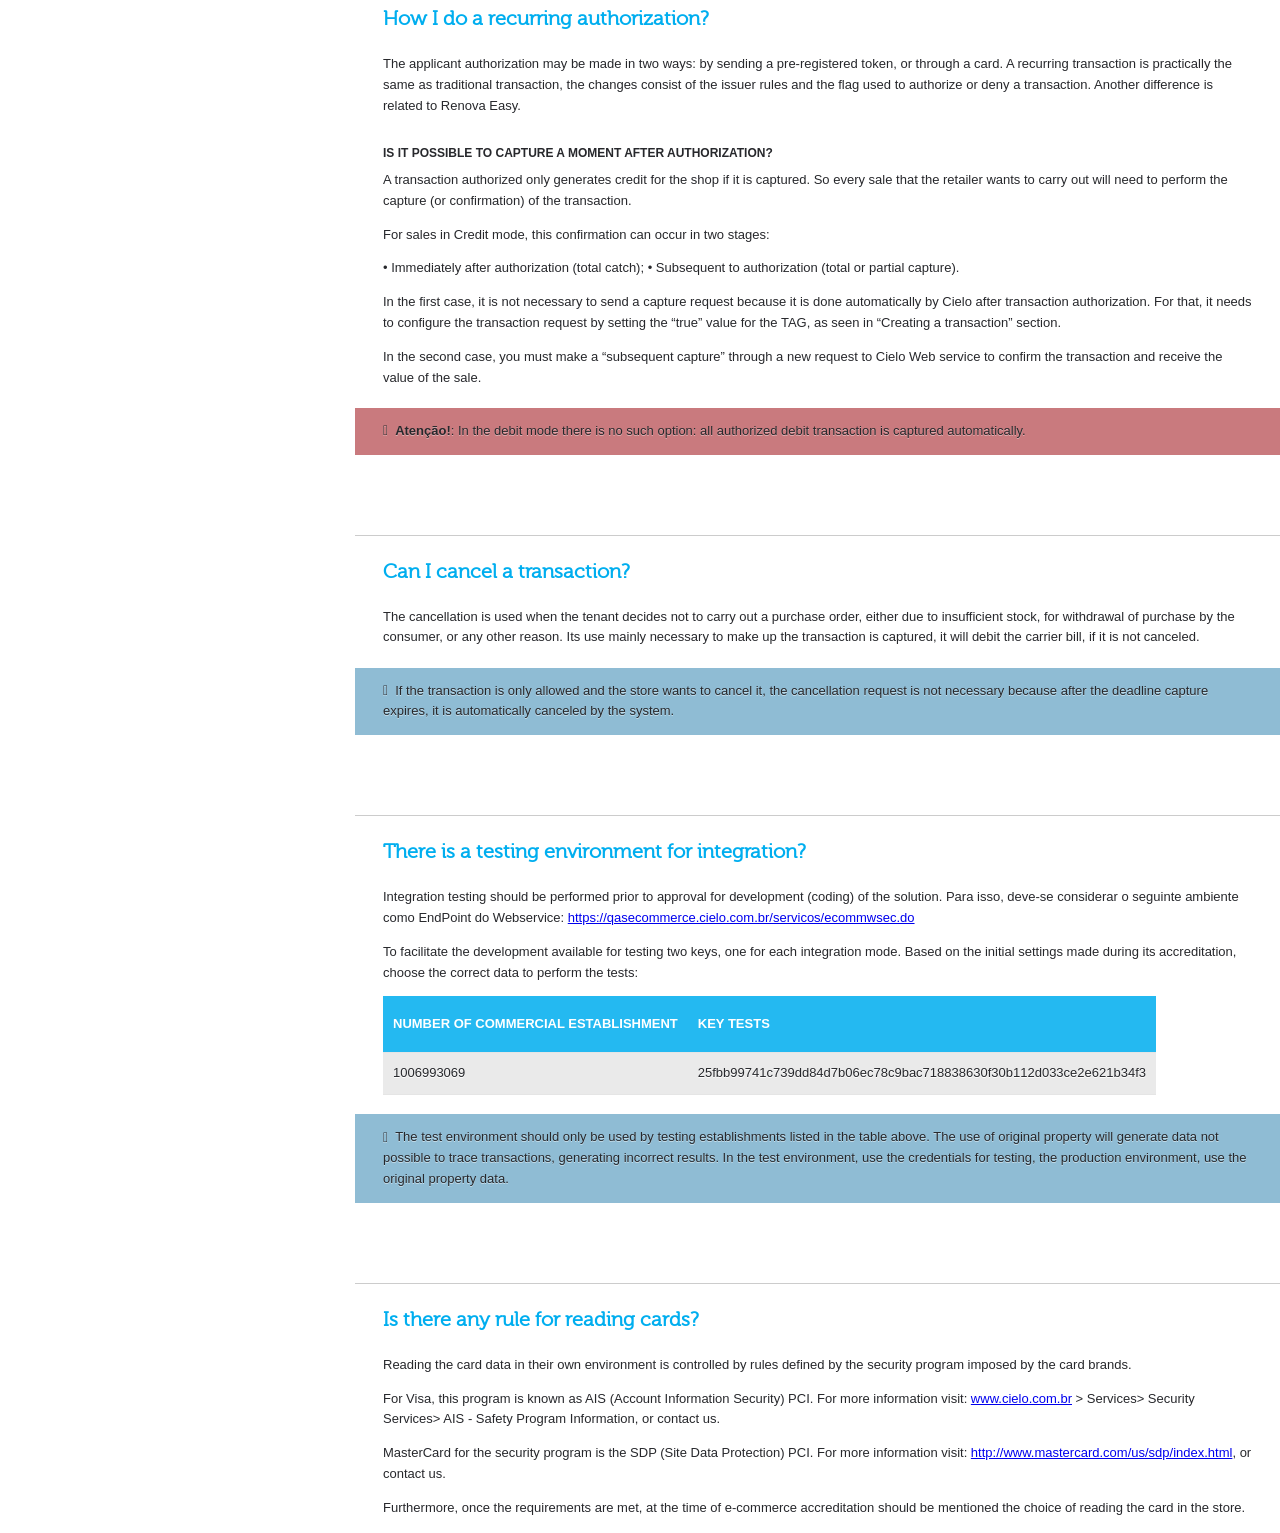
==== commit 91ef18bc: "Site updated to a486d17" ====
--- a/english.html
+++ b/english.html
@@ -43,7 +43,7 @@
         </div>
         <h2 class="toc-footer-title">Materiais complementares</h2>
         <ul class="toc-footer">
-            <li><a href='/Webservice-1.5/'>Webservice Manual 1.5</a></li>
+            <li><a href='/Webservice-1.5/'>Integração Webservice 1.5</a></li>
             <li><a href='/Webservice-1.5-Processamento-em-lote/'>Batch Processing</a></li>
         </ul>
         <div class="links-footer">
